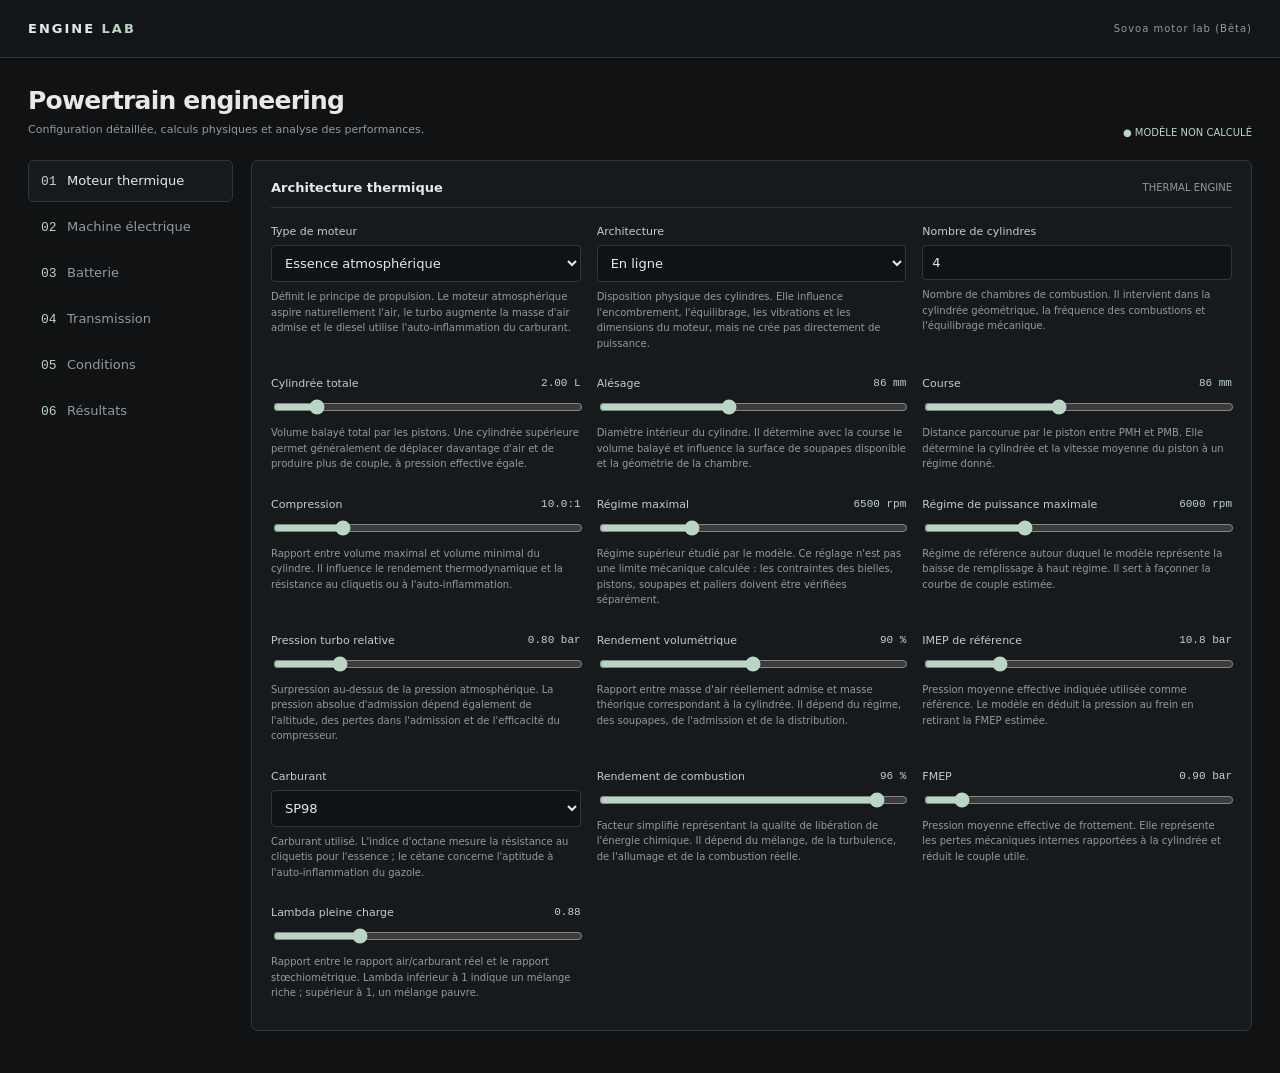
==== project/index.html @ c5b476e4 "project/index.html (13/11/26-12h27) The first beta who is good" ====
<!DOCTYPE html>
<html lang="fr">
<head>
<meta charset="UTF-8">
<meta name="viewport" content="width=device-width,initial-scale=1">
<title>Sovoa motor lab (bêta)</title>
<style>
:root{color-scheme:dark;--bg:#101214;--panel:#171a1d;--panel2:#1d2125;--line:#30363b;--text:#e7e9e7;--muted:#929a9f;--accent:#b9d5c5;--blue:#9bbbd7;--orange:#d7ad87}
*{box-sizing:border-box}
body{margin:0;background:var(--bg);color:var(--text);font:13px Inter,system-ui,Arial,sans-serif}
button,input,select{font:inherit}
header{height:58px;border-bottom:1px solid var(--line);display:flex;align-items:center;justify-content:space-between;padding:0 28px;background:#131619;position:sticky;top:0;z-index:5}
.logo{font-weight:750;letter-spacing:2px;font-size:13px}.logo span{color:var(--accent)}
header small{color:var(--muted);font-size:10px;letter-spacing:1px}
main{max-width:1500px;margin:auto;padding:28px}
.heading{display:flex;justify-content:space-between;align-items:end;margin-bottom:22px;gap:20px}
h1{font-size:25px;letter-spacing:-.8px;margin:0;font-weight:650}
h2{font-size:13px;font-weight:650;margin:0}
p{color:var(--muted);line-height:1.55}
.heading p{font-size:11px;margin:6px 0 0}
.status{color:var(--accent);font-size:10px}
.layout{display:grid;grid-template-columns:205px minmax(0,1fr);gap:18px}
nav{display:flex;flex-direction:column;gap:4px}
nav button{background:transparent;color:var(--muted);border:1px solid transparent;padding:12px;text-align:left;border-radius:5px;cursor:pointer}
nav button.active{background:var(--panel);border-color:var(--line);color:var(--text)}
nav button span{display:inline-block;width:26px;color:var(--accent);font-family:monospace}
.content{min-width:0}
.section{display:none}.section.active{display:block}
.panel{background:var(--panel);border:1px solid var(--line);padding:19px;margin-bottom:14px;border-radius:7px}
.panelhead{display:flex;justify-content:space-between;align-items:center;border-bottom:1px solid var(--line);padding-bottom:12px;margin-bottom:17px}
.panelhead small{color:var(--muted);font-size:10px}
.grid{display:grid;grid-template-columns:repeat(3,minmax(0,1fr));gap:16px}
.field{min-width:0;margin-bottom:10px}
.field label{display:flex;justify-content:space-between;gap:8px;color:#c4c9c9;font-size:11px;margin-bottom:7px}
.field output{font-family:monospace;color:var(--accent)}
.field input[type=number],.field select{width:100%;background:#101316;border:1px solid var(--line);color:var(--text);padding:9px;border-radius:4px;outline:none}
.field input[type=range]{width:100%;accent-color:var(--accent)}
.field input:focus,.field select:focus{border-color:var(--accent)}
.description{font-size:10px;line-height:1.55;color:var(--muted);margin:7px 0 0;min-height:31px}
.description b{color:#c6d5cc;font-weight:600}
.note{border-left:2px solid var(--blue);padding:9px 12px;background:#1a2025;color:var(--muted);font-size:10px;line-height:1.6;margin-top:8px}
.metrics{display:grid;grid-template-columns:repeat(3,minmax(0,1fr));gap:8px;margin-bottom:14px}
.metric{background:var(--panel);border:1px solid var(--line);padding:13px;border-radius:5px}
.metric small{display:block;color:var(--muted);font-size:9px;text-transform:uppercase;letter-spacing:.7px}
.metric strong{display:block;font:22px ui-monospace,monospace;margin:8px 0 3px}
.metric em{font-style:normal;color:var(--muted);font-size:10px}
.metric:first-child strong{color:var(--accent)}
.metric:nth-child(2) strong{color:var(--orange)}
canvas{width:100%;height:310px;display:block}
.table{width:100%;border-collapse:collapse;font-size:11px}
.table td,.table th{padding:10px 8px;border-bottom:1px solid var(--line);text-align:right}
.table td:first-child,.table th:first-child{text-align:left;color:var(--muted)}
.table th{color:var(--muted);font-weight:500}
.actions{display:flex;gap:8px;flex-wrap:wrap;margin-top:14px}
button.action{background:var(--accent);color:#111;border:0;padding:10px 15px;border-radius:4px;font-weight:650;cursor:pointer}
button.secondary{background:var(--panel2);color:var(--text);border:1px solid var(--line);padding:10px 15px;border-radius:4px;cursor:pointer}
.resultgrid{display:grid;grid-template-columns:1.5fr 1fr;gap:14px}
.smalltext{font-size:10px;color:var(--muted);line-height:1.6}
#prelog{white-space:pre-wrap;font:10px ui-monospace,monospace;color:var(--muted);background:#101316;padding:12px;max-height:170px;overflow:auto}
footer{padding:22px 0;color:var(--muted);font-size:10px;text-align:center}
@media(max-width:900px){.layout{grid-template-columns:1fr}nav{display:grid;grid-template-columns:repeat(3,1fr)}nav button{font-size:10px;padding:9px}.grid{grid-template-columns:repeat(2,minmax(0,1fr))}.metrics{grid-template-columns:repeat(3,1fr)}}
@media(max-width:560px){main{padding:15px}.grid{grid-template-columns:1fr}.metrics{grid-template-columns:repeat(2,1fr)}.resultgrid{grid-template-columns:1fr}header{padding:0 15px}.heading{align-items:start;flex-direction:column}canvas{height:260px}}
</style>
</head>
<body>
<header>
<div class="logo">ENGINE <span>LAB</span></div>
<small>Sovoa motor lab (Bêta)</small>
</header>
<main>
<div class="heading">
<div><h1>Powertrain engineering</h1><p>Configuration détaillée, calculs physiques et analyse des performances.</p></div>
<div class="status" id="status">● MODÈLE NON CALCULÉ</div>
</div>
<div class="layout">
<nav>
<button class="active" data-tab="engine"><span>01</span>Moteur thermique</button>
<button data-tab="electric"><span>02</span>Machine électrique</button>
<button data-tab="battery"><span>03</span>Batterie</button>
<button data-tab="transmission"><span>04</span>Transmission</button>
<button data-tab="environment"><span>05</span>Conditions</button>
<button data-tab="results"><span>06</span>Résultats</button>
</nav>
<div class="content">
<section class="section active" id="engine">
<div class="panel">
<div class="panelhead"><h2>Architecture thermique</h2><small>THERMAL ENGINE</small></div>
<div class="grid">
<div class="field"><label>Type de moteur</label><select id="engineType"><option value="na">Essence atmosphérique</option><option value="turbo">Essence turbocompressé</option><option value="diesel">Diesel turbocompressé</option><option value="electric">100 % électrique</option></select><p class="description">Définit le principe de propulsion. Le moteur atmosphérique aspire naturellement l'air, le turbo augmente la masse d'air admise et le diesel utilise l'auto-inflammation du carburant.</p></div>
<div class="field"><label>Architecture</label><select id="layout"><option>En ligne</option><option>V</option><option>Flat / Boxer</option><option>W</option><option>Radial</option></select><p class="description">Disposition physique des cylindres. Elle influence l'encombrement, l'équilibrage, les vibrations et les dimensions du moteur, mais ne crée pas directement de puissance.</p></div>
<div class="field"><label>Nombre de cylindres</label><input id="cyl" type="number" min="1" max="32" value="4"><p class="description">Nombre de chambres de combustion. Il intervient dans la cylindrée géométrique, la fréquence des combustions et l'équilibrage mécanique.</p></div>
<div class="field"><label>Cylindrée totale <output id="dispOut">2.00 L</output></label><input id="disp" type="range" min=".2" max="15" step=".05" value="2"><p class="description">Volume balayé total par les pistons. Une cylindrée supérieure permet généralement de déplacer davantage d'air et de produire plus de couple, à pression effective égale.</p></div>
<div class="field"><label>Alésage <output id="boreOut">86 mm</output></label><input id="bore" type="range" min="40" max="150" value="86"><p class="description">Diamètre intérieur du cylindre. Il détermine avec la course le volume balayé et influence la surface de soupapes disponible et la géométrie de la chambre.</p></div>
<div class="field"><label>Course <output id="strokeOut">86 mm</output></label><input id="stroke" type="range" min="30" max="160" value="86"><p class="description">Distance parcourue par le piston entre PMH et PMB. Elle détermine la cylindrée et la vitesse moyenne du piston à un régime donné.</p></div>
<div class="field"><label>Compression <output id="compOut">10.0:1</output></label><input id="comp" type="range" min="6" max="25" step=".1" value="10"><p class="description">Rapport entre volume maximal et volume minimal du cylindre. Il influence le rendement thermodynamique et la résistance au cliquetis ou à l'auto-inflammation.</p></div>
<div class="field"><label>Régime maximal <output id="maxRpmOut">6500 rpm</output></label><input id="maxRpm" type="range" min="1000" max="20000" step="100" value="6500"><p class="description">Régime supérieur étudié par le modèle. Ce réglage n'est pas une limite mécanique calculée : les contraintes des bielles, pistons, soupapes et paliers doivent être vérifiées séparément.</p></div>
<div class="field"><label>Régime de puissance maximale <output id="powerRpmOut">6000 rpm</output></label><input id="powerRpm" type="range" min="500" max="18000" step="100" value="6000"><p class="description">Régime de référence autour duquel le modèle représente la baisse de remplissage à haut régime. Il sert à façonner la courbe de couple estimée.</p></div>
<div class="field"><label>Pression turbo relative <output id="boostOut">0.80 bar</output></label><input id="boost" type="range" min="0" max="4" step=".05" value=".8"><p class="description">Surpression au-dessus de la pression atmosphérique. La pression absolue d'admission dépend également de l'altitude, des pertes dans l'admission et de l'efficacité du compresseur.</p></div>
<div class="field"><label>Rendement volumétrique <output id="veOut">90 %</output></label><input id="ve" type="range" min="30" max="150" value="90"><p class="description">Rapport entre masse d'air réellement admise et masse théorique correspondant à la cylindrée. Il dépend du régime, des soupapes, de l'admission et de la distribution.</p></div>
<div class="field"><label>IMEP de référence <output id="bmepOut">10.8 bar</output></label><input id="bmep" type="range" min="2" max="40" step=".1" value="10.8"><p class="description">Pression moyenne effective indiquée utilisée comme référence. Le modèle en déduit la pression au frein en retirant la FMEP estimée.</p></div>
<div class="field"><label>Carburant</label><select id="fuel"><option value="sp98">SP98</option><option value="sp95">SP95</option><option value="e10">SP95-E10</option><option value="diesel">Diesel B7</option></select><p class="description">Carburant utilisé. L'indice d'octane mesure la résistance au cliquetis pour l'essence ; le cétane concerne l'aptitude à l'auto-inflammation du gazole.</p></div>
<div class="field"><label>Rendement de combustion <output id="combOut">96 %</output></label><input id="comb" type="range" min="50" max="100" value="96"><p class="description">Facteur simplifié représentant la qualité de libération de l'énergie chimique. Il dépend du mélange, de la turbulence, de l'allumage et de la combustion réelle.</p></div>
<div class="field"><label>FMEP <output id="fmepOut">0.90 bar</output></label><input id="fmep" type="range" min=".1" max="8" step=".05" value=".9"><p class="description">Pression moyenne effective de frottement. Elle représente les pertes mécaniques internes rapportées à la cylindrée et réduit le couple utile.</p></div>
<div class="field"><label>Lambda pleine charge <output id="lambdaOut">0.88</output></label><input id="lambda" type="range" min=".65" max="1.5" step=".01" value=".88"><p class="description">Rapport entre le rapport air/carburant réel et le rapport stœchiométrique. Lambda inférieur à 1 indique un mélange riche ; supérieur à 1, un mélange pauvre.</p></div>
</div>
</div>
</section>
<section class="section" id="electric">
<div class="panel">
<div class="panelhead"><h2>Machine électrique</h2><small>ELECTRIC MACHINE</small></div>
<div class="grid">
<div class="field"><label>Architecture hybride</label><select id="hybrid"><option value="none">Thermique seul</option><option value="p0">P0 — alterno-démarreur</option><option value="p1">P1 — vilebrequin</option><option value="p2">P2 — entre moteur et boîte</option><option value="p3">P3 — sortie de boîte</option><option value="p4">P4 — essieu indépendant</option><option value="series">Hybride série</option><option value="plugin">Hybride rechargeable</option><option value="bev">Électrique pur</option></select><p class="description">Définit la position et le rôle de la machine électrique. P0 à P4 décrivent son emplacement ; série signifie que le moteur thermique entraîne un générateur plutôt que directement les roues.</p></div>
<div class="field"><label>Type de machine</label><select id="motorType"><option value="ipm">Synchrone aimants permanents intérieurs</option><option value="spm">Synchrone aimants en surface</option><option value="induction">Asynchrone</option><option value="srm">Reluctance commutée</option></select><p class="description">Technologie électromagnétique. Elle détermine les caractéristiques de couple, de rendement, de refroidissement et de contrôle de la machine.</p></div>
<div class="field"><label>Nombre de machines</label><input id="motorCount" type="number" min="1" max="8" value="1"><p class="description">Nombre de moteurs électriques. Le modèle suppose des machines identiques partageant la charge ; leur emplacement peut modifier les limites de transmission.</p></div>
<div class="field"><label>Puissance maximale <output id="motorPowerOut">80 kW</output></label><input id="motorPower" type="range" min="1" max="1000" value="80"><p class="description">Puissance mécanique maximale nominale des machines. Elle est distincte de la puissance électrique absorbée à la batterie, qui inclut les pertes.</p></div>
<div class="field"><label>Couple maximal <output id="motorTorqueOut">250 Nm</output></label><input id="motorTorque" type="range" min="5" max="3000" step="5" value="250"><p class="description">Couple maximal à bas régime. Il est limité par le courant, la saturation magnétique, la température et les capacités de l'onduleur.</p></div>
<div class="field"><label>Régime maximal <output id="motorMaxOut">16000 rpm</output></label><input id="motorMax" type="range" min="500" max="40000" step="500" value="16000"><p class="description">Vitesse de rotation maximale de la machine. Au-delà, les contraintes mécaniques du rotor et les limites de commande peuvent devenir critiques.</p></div>
<div class="field"><label>Régime de base <output id="motorBaseOut">5000 rpm</output></label><input id="motorBase" type="range" min="100" max="30000" step="100" value="5000"><p class="description">Régime auquel la machine passe approximativement de la zone à couple constant à la zone à puissance constante, sous réserve de ses limites électriques.</p></div>
<div class="field"><label>Rendement maximal <output id="motorEffOut">94 %</output></label><input id="motorEff" type="range" min="50" max="99" value="94"><p class="description">Part de la puissance électrique convertie en puissance mécanique au meilleur point de fonctionnement. Le rendement réel varie avec le couple et le régime.</p></div>
<div class="field"><label>Disponibilité de puissance <output id="motorDerateOut">100 %</output></label><input id="motorDerate" type="range" min="10" max="100" value="100"><p class="description">Facteur de déclassement appliqué à la machine. Il représente une réduction due à la température, à la tension ou à une stratégie de protection.</p></div>
<div class="field"><label>Puissance de récupération <output id="regenOut">35 kW</output></label><input id="regen" type="range" min="0" max="500" value="35"><p class="description">Puissance mécanique maximale pouvant être convertie en électricité au freinage. La récupération dépend aussi de l'adhérence, du SOC et de la capacité de charge de la batterie.</p></div>
<div class="field"><label>Température machine <output id="motorTempOut">100 °C</output></label><input id="motorTemp" type="range" min="20" max="220" value="100"><p class="description">Température estimée de la machine. Une température excessive réduit la puissance disponible et peut endommager les isolants ou les aimants.</p></div>
</div>
</div>
<div class="panel">
<div class="panelhead"><h2>Électronique de puissance</h2><small>INVERTER</small></div>
<div class="grid">
<div class="field"><label>Puissance maximale <output id="invPowerOut">100 kW</output></label><input id="invPower" type="range" min="1" max="1000" value="100"><p class="description">Puissance électrique maximale que l'onduleur peut traiter. Elle limite la puissance de la machine même si celle-ci est capable d'en fournir davantage.</p></div>
<div class="field"><label>Rendement onduleur <output id="invEffOut">97 %</output></label><input id="invEff" type="range" min="50" max="99.9" step=".1" value="97"><p class="description">Part de l'énergie électrique conservée lors de la conversion entre courant continu batterie et courant alternatif machine.</p></div>
<div class="field"><label>Courant maximal DC <output id="invCurrentOut">400 A</output></label><input id="invCurrent" type="range" min="10" max="3000" step="10" value="400"><p class="description">Courant continu maximal accepté par l'onduleur. Il limite la puissance électrique disponible selon la tension du bus DC.</p></div>
</div>
</div>
</section>
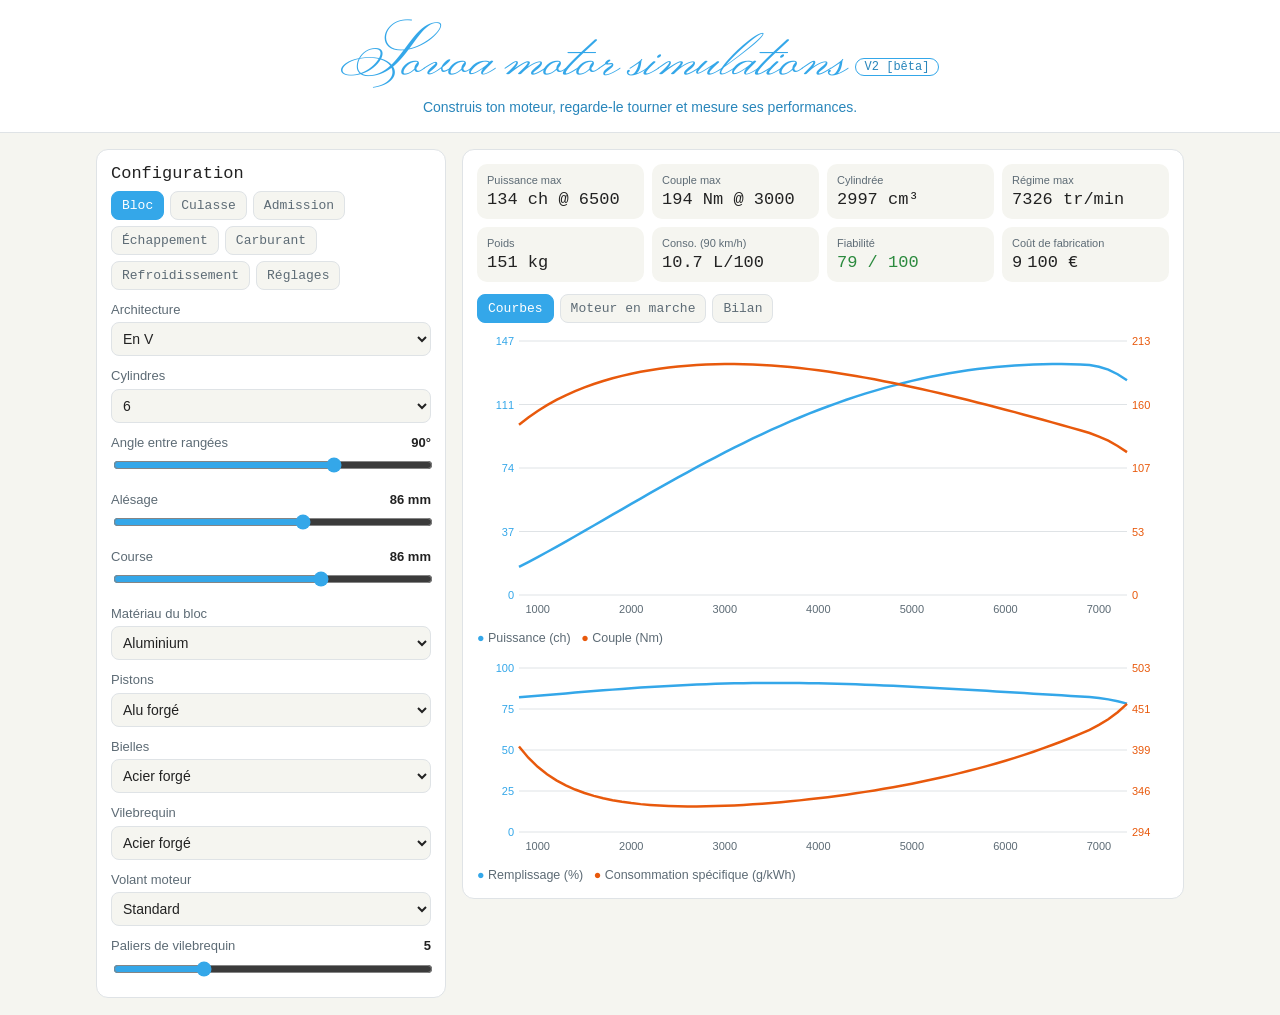
==== commit 920fc3e8: "project/index.html 13/11/2026 18-50 [sovoa.motor.V2} On a mis a jour l'outil sovoa pour simuler des " ====
--- a/project/index.html
+++ b/project/index.html
@@ -1,133 +1,253 @@
 <!DOCTYPE html>
-<html lang="fr">
-<head>
-<meta charset="UTF-8">
-<meta name="viewport" content="width=device-width,initial-scale=1">
-<title>Sovoa motor lab (bêta)</title>
+<html lang="fr"><head><meta charset="utf-8">
+<meta name="viewport" content="width=device-width, initial-scale=1, viewport-fit=cover">
+<title>Sovoa motor simulations V2 [bêta]</title>
+<link rel="preconnect" href="https://fonts.googleapis.com"><link rel="preconnect" href="https://fonts.gstatic.com" crossorigin>
+<link href="https://fonts.googleapis.com/css2?family=Monsieur+La+Doulaise&family=PT+Mono&display=swap" rel="stylesheet">
 <style>
-:root{color-scheme:dark;--bg:#101214;--panel:#171a1d;--panel2:#1d2125;--line:#30363b;--text:#e7e9e7;--muted:#929a9f;--accent:#b9d5c5;--blue:#9bbbd7;--orange:#d7ad87}
-*{box-sizing:border-box}
-body{margin:0;background:var(--bg);color:var(--text);font:13px Inter,system-ui,Arial,sans-serif}
-button,input,select{font:inherit}
-header{height:58px;border-bottom:1px solid var(--line);display:flex;align-items:center;justify-content:space-between;padding:0 28px;background:#131619;position:sticky;top:0;z-index:5}
-.logo{font-weight:750;letter-spacing:2px;font-size:13px}.logo span{color:var(--accent)}
-header small{color:var(--muted);font-size:10px;letter-spacing:1px}
-main{max-width:1500px;margin:auto;padding:28px}
-.heading{display:flex;justify-content:space-between;align-items:end;margin-bottom:22px;gap:20px}
-h1{font-size:25px;letter-spacing:-.8px;margin:0;font-weight:650}
-h2{font-size:13px;font-weight:650;margin:0}
-p{color:var(--muted);line-height:1.55}
-.heading p{font-size:11px;margin:6px 0 0}
-.status{color:var(--accent);font-size:10px}
-.layout{display:grid;grid-template-columns:205px minmax(0,1fr);gap:18px}
-nav{display:flex;flex-direction:column;gap:4px}
-nav button{background:transparent;color:var(--muted);border:1px solid transparent;padding:12px;text-align:left;border-radius:5px;cursor:pointer}
-nav button.active{background:var(--panel);border-color:var(--line);color:var(--text)}
-nav button span{display:inline-block;width:26px;color:var(--accent);font-family:monospace}
-.content{min-width:0}
-.section{display:none}.section.active{display:block}
-.panel{background:var(--panel);border:1px solid var(--line);padding:19px;margin-bottom:14px;border-radius:7px}
-.panelhead{display:flex;justify-content:space-between;align-items:center;border-bottom:1px solid var(--line);padding-bottom:12px;margin-bottom:17px}
-.panelhead small{color:var(--muted);font-size:10px}
-.grid{display:grid;grid-template-columns:repeat(3,minmax(0,1fr));gap:16px}
-.field{min-width:0;margin-bottom:10px}
-.field label{display:flex;justify-content:space-between;gap:8px;color:#c4c9c9;font-size:11px;margin-bottom:7px}
-.field output{font-family:monospace;color:var(--accent)}
-.field input[type=number],.field select{width:100%;background:#101316;border:1px solid var(--line);color:var(--text);padding:9px;border-radius:4px;outline:none}
-.field input[type=range]{width:100%;accent-color:var(--accent)}
-.field input:focus,.field select:focus{border-color:var(--accent)}
-.description{font-size:10px;line-height:1.55;color:var(--muted);margin:7px 0 0;min-height:31px}
-.description b{color:#c6d5cc;font-weight:600}
-.note{border-left:2px solid var(--blue);padding:9px 12px;background:#1a2025;color:var(--muted);font-size:10px;line-height:1.6;margin-top:8px}
-.metrics{display:grid;grid-template-columns:repeat(3,minmax(0,1fr));gap:8px;margin-bottom:14px}
-.metric{background:var(--panel);border:1px solid var(--line);padding:13px;border-radius:5px}
-.metric small{display:block;color:var(--muted);font-size:9px;text-transform:uppercase;letter-spacing:.7px}
-.metric strong{display:block;font:22px ui-monospace,monospace;margin:8px 0 3px}
-.metric em{font-style:normal;color:var(--muted);font-size:10px}
-.metric:first-child strong{color:var(--accent)}
-.metric:nth-child(2) strong{color:var(--orange)}
-canvas{width:100%;height:310px;display:block}
-.table{width:100%;border-collapse:collapse;font-size:11px}
-.table td,.table th{padding:10px 8px;border-bottom:1px solid var(--line);text-align:right}
-.table td:first-child,.table th:first-child{text-align:left;color:var(--muted)}
-.table th{color:var(--muted);font-weight:500}
-.actions{display:flex;gap:8px;flex-wrap:wrap;margin-top:14px}
-button.action{background:var(--accent);color:#111;border:0;padding:10px 15px;border-radius:4px;font-weight:650;cursor:pointer}
-button.secondary{background:var(--panel2);color:var(--text);border:1px solid var(--line);padding:10px 15px;border-radius:4px;cursor:pointer}
-.resultgrid{display:grid;grid-template-columns:1.5fr 1fr;gap:14px}
-.smalltext{font-size:10px;color:var(--muted);line-height:1.6}
-#prelog{white-space:pre-wrap;font:10px ui-monospace,monospace;color:var(--muted);background:#101316;padding:12px;max-height:170px;overflow:auto}
-footer{padding:22px 0;color:var(--muted);font-size:10px;text-align:center}
-@media(max-width:900px){.layout{grid-template-columns:1fr}nav{display:grid;grid-template-columns:repeat(3,1fr)}nav button{font-size:10px;padding:9px}.grid{grid-template-columns:repeat(2,minmax(0,1fr))}.metrics{grid-template-columns:repeat(3,1fr)}}
-@media(max-width:560px){main{padding:15px}.grid{grid-template-columns:1fr}.metrics{grid-template-columns:repeat(2,1fr)}.resultgrid{grid-template-columns:1fr}header{padding:0 15px}.heading{align-items:start;flex-direction:column}canvas{height:260px}}
-</style>
-</head>
-<body>
-<header>
-<div class="logo">ENGINE <span>LAB</span></div>
-<small>Sovoa motor lab (Bêta)</small>
-</header>
-<main>
-<div class="heading">
-<div><h1>Powertrain engineering</h1><p>Configuration détaillée, calculs physiques et analyse des performances.</p></div>
-<div class="status" id="status">● MODÈLE NON CALCULÉ</div>
-</div>
-<div class="layout">
-<nav>
-<button class="active" data-tab="engine"><span>01</span>Moteur thermique</button>
-<button data-tab="electric"><span>02</span>Machine électrique</button>
-<button data-tab="battery"><span>03</span>Batterie</button>
-<button data-tab="transmission"><span>04</span>Transmission</button>
-<button data-tab="environment"><span>05</span>Conditions</button>
-<button data-tab="results"><span>06</span>Résultats</button>
-</nav>
-<div class="content">
-<section class="section active" id="engine">
-<div class="panel">
-<div class="panelhead"><h2>Architecture thermique</h2><small>THERMAL ENGINE</small></div>
-<div class="grid">
-<div class="field"><label>Type de moteur</label><select id="engineType"><option value="na">Essence atmosphérique</option><option value="turbo">Essence turbocompressé</option><option value="diesel">Diesel turbocompressé</option><option value="electric">100 % électrique</option></select><p class="description">Définit le principe de propulsion. Le moteur atmosphérique aspire naturellement l'air, le turbo augmente la masse d'air admise et le diesel utilise l'auto-inflammation du carburant.</p></div>
-<div class="field"><label>Architecture</label><select id="layout"><option>En ligne</option><option>V</option><option>Flat / Boxer</option><option>W</option><option>Radial</option></select><p class="description">Disposition physique des cylindres. Elle influence l'encombrement, l'équilibrage, les vibrations et les dimensions du moteur, mais ne crée pas directement de puissance.</p></div>
-<div class="field"><label>Nombre de cylindres</label><input id="cyl" type="number" min="1" max="32" value="4"><p class="description">Nombre de chambres de combustion. Il intervient dans la cylindrée géométrique, la fréquence des combustions et l'équilibrage mécanique.</p></div>
-<div class="field"><label>Cylindrée totale <output id="dispOut">2.00 L</output></label><input id="disp" type="range" min=".2" max="15" step=".05" value="2"><p class="description">Volume balayé total par les pistons. Une cylindrée supérieure permet généralement de déplacer davantage d'air et de produire plus de couple, à pression effective égale.</p></div>
-<div class="field"><label>Alésage <output id="boreOut">86 mm</output></label><input id="bore" type="range" min="40" max="150" value="86"><p class="description">Diamètre intérieur du cylindre. Il détermine avec la course le volume balayé et influence la surface de soupapes disponible et la géométrie de la chambre.</p></div>
-<div class="field"><label>Course <output id="strokeOut">86 mm</output></label><input id="stroke" type="range" min="30" max="160" value="86"><p class="description">Distance parcourue par le piston entre PMH et PMB. Elle détermine la cylindrée et la vitesse moyenne du piston à un régime donné.</p></div>
-<div class="field"><label>Compression <output id="compOut">10.0:1</output></label><input id="comp" type="range" min="6" max="25" step=".1" value="10"><p class="description">Rapport entre volume maximal et volume minimal du cylindre. Il influence le rendement thermodynamique et la résistance au cliquetis ou à l'auto-inflammation.</p></div>
-<div class="field"><label>Régime maximal <output id="maxRpmOut">6500 rpm</output></label><input id="maxRpm" type="range" min="1000" max="20000" step="100" value="6500"><p class="description">Régime supérieur étudié par le modèle. Ce réglage n'est pas une limite mécanique calculée : les contraintes des bielles, pistons, soupapes et paliers doivent être vérifiées séparément.</p></div>
-<div class="field"><label>Régime de puissance maximale <output id="powerRpmOut">6000 rpm</output></label><input id="powerRpm" type="range" min="500" max="18000" step="100" value="6000"><p class="description">Régime de référence autour duquel le modèle représente la baisse de remplissage à haut régime. Il sert à façonner la courbe de couple estimée.</p></div>
-<div class="field"><label>Pression turbo relative <output id="boostOut">0.80 bar</output></label><input id="boost" type="range" min="0" max="4" step=".05" value=".8"><p class="description">Surpression au-dessus de la pression atmosphérique. La pression absolue d'admission dépend également de l'altitude, des pertes dans l'admission et de l'efficacité du compresseur.</p></div>
-<div class="field"><label>Rendement volumétrique <output id="veOut">90 %</output></label><input id="ve" type="range" min="30" max="150" value="90"><p class="description">Rapport entre masse d'air réellement admise et masse théorique correspondant à la cylindrée. Il dépend du régime, des soupapes, de l'admission et de la distribution.</p></div>
-<div class="field"><label>IMEP de référence <output id="bmepOut">10.8 bar</output></label><input id="bmep" type="range" min="2" max="40" step=".1" value="10.8"><p class="description">Pression moyenne effective indiquée utilisée comme référence. Le modèle en déduit la pression au frein en retirant la FMEP estimée.</p></div>
-<div class="field"><label>Carburant</label><select id="fuel"><option value="sp98">SP98</option><option value="sp95">SP95</option><option value="e10">SP95-E10</option><option value="diesel">Diesel B7</option></select><p class="description">Carburant utilisé. L'indice d'octane mesure la résistance au cliquetis pour l'essence ; le cétane concerne l'aptitude à l'auto-inflammation du gazole.</p></div>
-<div class="field"><label>Rendement de combustion <output id="combOut">96 %</output></label><input id="comb" type="range" min="50" max="100" value="96"><p class="description">Facteur simplifié représentant la qualité de libération de l'énergie chimique. Il dépend du mélange, de la turbulence, de l'allumage et de la combustion réelle.</p></div>
-<div class="field"><label>FMEP <output id="fmepOut">0.90 bar</output></label><input id="fmep" type="range" min=".1" max="8" step=".05" value=".9"><p class="description">Pression moyenne effective de frottement. Elle représente les pertes mécaniques internes rapportées à la cylindrée et réduit le couple utile.</p></div>
-<div class="field"><label>Lambda pleine charge <output id="lambdaOut">0.88</output></label><input id="lambda" type="range" min=".65" max="1.5" step=".01" value=".88"><p class="description">Rapport entre le rapport air/carburant réel et le rapport stœchiométrique. Lambda inférieur à 1 indique un mélange riche ; supérieur à 1, un mélange pauvre.</p></div>
-</div>
-</div>
-</section>
-<section class="section" id="electric">
-<div class="panel">
-<div class="panelhead"><h2>Machine électrique</h2><small>ELECTRIC MACHINE</small></div>
-<div class="grid">
-<div class="field"><label>Architecture hybride</label><select id="hybrid"><option value="none">Thermique seul</option><option value="p0">P0 — alterno-démarreur</option><option value="p1">P1 — vilebrequin</option><option value="p2">P2 — entre moteur et boîte</option><option value="p3">P3 — sortie de boîte</option><option value="p4">P4 — essieu indépendant</option><option value="series">Hybride série</option><option value="plugin">Hybride rechargeable</option><option value="bev">Électrique pur</option></select><p class="description">Définit la position et le rôle de la machine électrique. P0 à P4 décrivent son emplacement ; série signifie que le moteur thermique entraîne un générateur plutôt que directement les roues.</p></div>
-<div class="field"><label>Type de machine</label><select id="motorType"><option value="ipm">Synchrone aimants permanents intérieurs</option><option value="spm">Synchrone aimants en surface</option><option value="induction">Asynchrone</option><option value="srm">Reluctance commutée</option></select><p class="description">Technologie électromagnétique. Elle détermine les caractéristiques de couple, de rendement, de refroidissement et de contrôle de la machine.</p></div>
-<div class="field"><label>Nombre de machines</label><input id="motorCount" type="number" min="1" max="8" value="1"><p class="description">Nombre de moteurs électriques. Le modèle suppose des machines identiques partageant la charge ; leur emplacement peut modifier les limites de transmission.</p></div>
-<div class="field"><label>Puissance maximale <output id="motorPowerOut">80 kW</output></label><input id="motorPower" type="range" min="1" max="1000" value="80"><p class="description">Puissance mécanique maximale nominale des machines. Elle est distincte de la puissance électrique absorbée à la batterie, qui inclut les pertes.</p></div>
-<div class="field"><label>Couple maximal <output id="motorTorqueOut">250 Nm</output></label><input id="motorTorque" type="range" min="5" max="3000" step="5" value="250"><p class="description">Couple maximal à bas régime. Il est limité par le courant, la saturation magnétique, la température et les capacités de l'onduleur.</p></div>
-<div class="field"><label>Régime maximal <output id="motorMaxOut">16000 rpm</output></label><input id="motorMax" type="range" min="500" max="40000" step="500" value="16000"><p class="description">Vitesse de rotation maximale de la machine. Au-delà, les contraintes mécaniques du rotor et les limites de commande peuvent devenir critiques.</p></div>
-<div class="field"><label>Régime de base <output id="motorBaseOut">5000 rpm</output></label><input id="motorBase" type="range" min="100" max="30000" step="100" value="5000"><p class="description">Régime auquel la machine passe approximativement de la zone à couple constant à la zone à puissance constante, sous réserve de ses limites électriques.</p></div>
-<div class="field"><label>Rendement maximal <output id="motorEffOut">94 %</output></label><input id="motorEff" type="range" min="50" max="99" value="94"><p class="description">Part de la puissance électrique convertie en puissance mécanique au meilleur point de fonctionnement. Le rendement réel varie avec le couple et le régime.</p></div>
-<div class="field"><label>Disponibilité de puissance <output id="motorDerateOut">100 %</output></label><input id="motorDerate" type="range" min="10" max="100" value="100"><p class="description">Facteur de déclassement appliqué à la machine. Il représente une réduction due à la température, à la tension ou à une stratégie de protection.</p></div>
-<div class="field"><label>Puissance de récupération <output id="regenOut">35 kW</output></label><input id="regen" type="range" min="0" max="500" value="35"><p class="description">Puissance mécanique maximale pouvant être convertie en électricité au freinage. La récupération dépend aussi de l'adhérence, du SOC et de la capacité de charge de la batterie.</p></div>
-<div class="field"><label>Température machine <output id="motorTempOut">100 °C</output></label><input id="motorTemp" type="range" min="20" max="220" value="100"><p class="description">Température estimée de la machine. Une température excessive réduit la puissance disponible et peut endommager les isolants ou les aimants.</p></div>
-</div>
-</div>
-<div class="panel">
-<div class="panelhead"><h2>Électronique de puissance</h2><small>INVERTER</small></div>
-<div class="grid">
-<div class="field"><label>Puissance maximale <output id="invPowerOut">100 kW</output></label><input id="invPower" type="range" min="1" max="1000" value="100"><p class="description">Puissance électrique maximale que l'onduleur peut traiter. Elle limite la puissance de la machine même si celle-ci est capable d'en fournir davantage.</p></div>
-<div class="field"><label>Rendement onduleur <output id="invEffOut">97 %</output></label><input id="invEff" type="range" min="50" max="99.9" step=".1" value="97"><p class="description">Part de l'énergie électrique conservée lors de la conversion entre courant continu batterie et courant alternatif machine.</p></div>
-<div class="field"><label>Courant maximal DC <output id="invCurrentOut">400 A</output></label><input id="invCurrent" type="range" min="10" max="3000" step="10" value="400"><p class="description">Courant continu maximal accepté par l'onduleur. Il limite la puissance électrique disponible selon la tension du bus DC.</p></div>
-</div>
-</div>
-</section>
+:root{--bg:#F5F5F0;--card:#fff;--tx:#222;--mu:#5d6b75;--bd:#dfe3e6;--ac:#34A7E9;--ac2:#e8590c;--dk:#2986bb;--ok:#2b8a3e;--wa:#e8590c;--ko:#c92a2a;box-sizing:border-box;padding-top:env(safe-area-inset-top,0px);padding-bottom:env(safe-area-inset-bottom,0px)}
+@media(prefers-color-scheme:dark){:root:not([data-theme="light"]){--bg:#10161c;--card:#19212a;--tx:#e8edf2;--mu:#8fa0b0;--bd:#2b3744;--ac:#4db8ff;--ac2:#ff9248;--dk:#6cc3ff;--ok:#69db7c;--wa:#ffa94d;--ko:#ff8787;color-scheme:dark}}
+:root[data-theme="dark"]{--bg:#10161c;--card:#19212a;--tx:#e8edf2;--mu:#8fa0b0;--bd:#2b3744;--ac:#4db8ff;--ac2:#ff9248;--dk:#6cc3ff;--ok:#69db7c;--wa:#ffa94d;--ko:#ff8787;color-scheme:dark}
+*{box-sizing:border-box}html{scroll-padding-top:env(safe-area-inset-top,0px)}
+body{margin:0;background:var(--bg);color:var(--tx);font:15px/1.5 Arial,Helvetica,sans-serif}
+header{background:var(--card);border-bottom:1px solid var(--bd);padding:18px 16px 14px;text-align:center}
+h1{margin:0;font:400 clamp(40px,8vw,68px)/1.1 'Monsieur La Doulaise',cursive,serif;color:var(--ac)}
+.bt{display:inline-block;font:12px 'PT Mono',monospace;border:1px solid var(--ac);color:var(--dk);border-radius:20px;padding:1px 9px;vertical-align:middle;margin-left:6px}
+header p{margin:4px 0 0;color:var(--dk);font-size:14px}
+main{max-width:1120px;margin:0 auto;padding:16px}
+.g{display:grid;grid-template-columns:350px 1fr;gap:16px}@media(max-width:800px){.g{grid-template-columns:1fr}}
+.c{background:var(--card);border:1px solid var(--bd);border-radius:12px;padding:14px}
+h3{font:400 17px 'PT Mono',monospace;margin:0 0 8px}
+.tabs{display:flex;flex-wrap:wrap;gap:6px;margin-bottom:8px}
+.tabs button,.bn{border:1px solid var(--bd);background:var(--bg);color:var(--mu);border-radius:8px;padding:6px 10px;font:13px 'PT Mono',monospace;cursor:pointer}
+.tabs button.on{background:var(--ac);border-color:var(--ac);color:#fff}
+.p,.rp{display:none}.p.on,.rp.on{display:block}
+label{display:flex;justify-content:space-between;font-size:13px;color:var(--mu);margin:10px 0 3px}label b{color:var(--tx);font-weight:600}
+select,input[type=range]{width:100%}select{padding:7px;border-radius:8px;border:1px solid var(--bd);background:var(--bg);color:var(--tx);font-size:14px}
+input[type=range]{accent-color:var(--ac)}
+.k{display:grid;grid-template-columns:repeat(4,1fr);gap:8px;margin-bottom:12px}@media(max-width:600px){.k{grid-template-columns:repeat(2,1fr)}}
+.k div{background:var(--bg);border-radius:10px;padding:8px 10px}.k small{color:var(--mu);font-size:11px;display:block}.k strong{font:17px 'PT Mono',monospace}
+canvas{width:100%;display:block}#cv{height:290px}#cv2{height:200px;margin-top:10px}#ea{height:380px;background:var(--bg);border-radius:10px}
+svg{width:100%;height:150px;display:block}
+.n{font-size:12.5px;color:var(--mu);margin-top:8px}#wr{color:var(--wa);font-size:13px;margin:0 0 8px}
+table{width:100%;border-collapse:collapse;font-size:14px}td{padding:5px 4px;border-bottom:1px solid var(--bd)}td+td{text-align:right;font-family:'PT Mono',monospace}
+.bar{display:flex;height:22px;border-radius:6px;overflow:hidden;margin:8px 0}.bar i{display:block;height:100%}
+.lg{display:flex;flex-wrap:wrap;gap:10px;font-size:12px;color:var(--mu)}
+</style></head><body>
+<header><h1>Sovoa motor simulations<span class="bt">V2 [bêta]</span></h1><p>Construis ton moteur, regarde-le tourner et mesure ses performances.</p></header>
+<main><div class="g">
+<div class="c"><h3>Configuration</h3><div class="tabs" id="tb"></div><div id="pn"></div></div>
+<div>
+<div class="c" style="margin-bottom:16px"><div class="k">
+<div><small>Puissance max</small><strong id="k1"></strong></div><div><small>Couple max</small><strong id="k2"></strong></div>
+<div><small>Cylindrée</small><strong id="k3"></strong></div><div><small>Régime max</small><strong id="k4"></strong></div>
+<div><small>Poids</small><strong id="k5"></strong></div><div><small>Conso. (90 km/h)</small><strong id="k6"></strong></div>
+<div><small>Fiabilité</small><strong id="k7"></strong></div><div><small>Coût de fabrication</small><strong id="k8"></strong></div></div>
+<div id="wr"></div>
+<div class="tabs" id="rtb"><button data-r="0">Courbes</button><button data-r="1">Moteur en marche</button><button data-r="2">Bilan</button></div>
+<div class="rp" id="r0"><canvas id="cv"></canvas><div class="n"><span style="color:var(--ac)">●</span> Puissance (ch) &nbsp; <span style="color:var(--ac2)">●</span> Couple (Nm)</div>
+<canvas id="cv2"></canvas><div class="n"><span style="color:var(--ac)">●</span> Remplissage (%) &nbsp; <span style="color:var(--ac2)">●</span> Consommation spécifique (g/kWh)</div></div>
+<div class="rp" id="r1"><canvas id="ea"></canvas>
+<label>Régime affiché <b id="vr"></b></label><input type="range" id="ra" min="800" max="6000" step="100" value="3000">
+<div style="display:flex;gap:8px;margin-top:8px"><button class="bn" id="bp">Pause</button><button class="bn" id="bs2">Son : off</button></div>
+<div class="n" id="rd"></div>
+<div class="lg" style="margin-top:6px"><span style="color:#ff6b3d">■ Combustion</span><span style="color:#868e96">■ Échappement</span><span style="color:#4dabf7">■ Admission</span><span style="color:#e0a800">■ Compression</span></div>
+<div class="n">Animation ralentie pour être lisible. Vue de bout : une rangée de cylindres est montrée par bras.</div></div>
+<div class="rp" id="r2"><div id="bil"></div><h3 style="margin-top:14px">Répartition de l’énergie du carburant (à la puissance max)</h3><div id="en"></div><svg id="sv" viewBox="0 0 400 150"></svg><div class="n" id="nt"></div></div>
+</div></div></div></main>
+<script>
+var $=function(i){return document.getElementById(i)},P={},lastAr='',PT=[],RT=0,RED=6000,NCYL=6,GEO={};
+var AN={th:0,t:0,rpm:3000,on:true,ctx:null};
+var CY={L:[1,2,3,4,5,6],V:[2,4,6,8,10,12],W:[8,12,16],F:[2,4,6,8]};
+var BAL={L1:20,L2:40,L3:55,L4:60,L5:75,L6:100,V2:50,V4:50,V6:80,V8:85,V10:85,V12:100,W8:70,W12:85,W16:90,F2:70,F4:85,F6:100,F8:100};
+var NA=function(P){return P.fu!='a'};
+var CF=[
+['Bloc',[
+{k:'ar',l:'Architecture',o:[['L','En ligne'],['V','En V'],['W','En W'],['F','À plat (boxer)']],d:'V'},
+{k:'nc',l:'Cylindres',o:[],d:'6'},
+{k:'an',l:'Angle entre rangées',min:20,max:120,step:5,d:90,u:'°',s:function(P){return P.ar=='V'||P.ar=='W'}},
+{k:'bo',l:'Alésage',min:50,max:110,d:86,u:' mm'},
+{k:'st',l:'Course',min:40,max:110,d:86,u:' mm'},
+{k:'bl',l:'Matériau du bloc',o:[['f','Fonte'],['a','Aluminium'],['m','Magnésium']],d:'a'},
+{k:'pi',l:'Pistons',o:[['c','Coulés'],['f','Alu forgé'],['l','Forgés allégés']],d:'f'},
+{k:'bi',l:'Bielles',o:[['c','Acier coulé'],['a','Acier forgé'],['t','Titane']],d:'a'},
+{k:'vi',l:'Vilebrequin',o:[['f','Fonte'],['a','Acier forgé'],['b','Billette']],d:'a'},
+{k:'vo',l:'Volant moteur',o:[['l','Allégé'],['s','Standard'],['h','Lourd']],d:'s'},
+{k:'pm',l:'Paliers de vilebrequin',min:2,max:13,d:5}]],
+['Culasse',[
+{k:'vl',l:'Soupapes par cylindre',min:2,max:5,d:4},
+{k:'di',l:'Distribution',o:[['o','OHV (culbuteurs)'],['s','SOHC (1 ACT)'],['d','DOHC (2 ACT)']],d:'d'},
+{k:'vv',l:'Calage variable',o:[['n','Aucun'],['a','Admission'],['d','Admission + échappement']],d:'a'},
+{k:'ca',l:'Profil des cames (doux → sport)',min:0,max:100,d:40,u:' %'},
+{k:'lv',l:'Levée de soupape',min:6,max:16,step:0.5,d:10.5,u:' mm'},
+{k:'dv',l:'Diamètre soupape adm. (% alésage)',min:35,max:50,d:42,u:' %'},
+{k:'ch',l:'Chambre de combustion',o:[['p','Pentroof'],['h','Hémisphérique'],['b','Baignoire']],d:'p'}]],
+['Admission',[
+{k:'as',l:'Aspiration',o:[['n','Atmosphérique'],['t','Turbo'],['b','Bi-turbo'],['c','Compresseur']],d:'n',s:NA},
+{k:'bs',l:'Pression de suralimentation (abs.)',min:1,max:2.5,step:0.05,d:1.5,u:' bar',s:function(P){return NA(P)&&P.as!='n'}},
+{k:'ic',l:'Intercooler',o:[['1','Oui'],['0','Non']],d:'1',s:function(P){return NA(P)&&P.as!='n'}},
+{k:'pa',l:'Pression d’air comprimé (abs.)',min:2,max:30,d:8,u:' bar',s:function(P){return P.fu=='a'}},
+{k:'ma',l:'Collecteur d’admission',o:[['l','Long (couple)'],['s','Court (régime)'],['i','Corps papillon individuels']],d:'l'},
+{k:'rl',l:'Longueur des conduits',min:80,max:450,step:10,d:250,u:' mm'},
+{k:'pd',l:'Diamètre du papillon',min:40,max:90,d:60,u:' mm'},
+{k:'fa',l:'Filtre à air',o:[['s','Série'],['p','Sport'],['o','Ouvert (cornet)']],d:'s'}]],
+['Échappement',[
+{k:'ec',l:'Collecteur',o:[['f','Fonte'],['t','Tubulaire 4-2-1'],['r','Racing équi-longueur']],d:'f'},
+{k:'ep',l:'Longueur des primaires',min:200,max:800,step:10,d:450,u:' mm'},
+{k:'dx',l:'Diamètre de la ligne',min:40,max:90,d:55,u:' mm'},
+{k:'ct',l:'Catalyseur',o:[['s','Série'],['p','Sport (métallique)'],['n','Aucun']],d:'s'},
+{k:'si',l:'Silencieux',o:[['s','Série'],['p','Sport'],['d','Ligne droite']],d:'s'}]],
+['Carburant',[
+{k:'fu',l:'Carburant / énergie',o:[['p95','Essence SP95'],['p98','Essence SP98'],['e','Éthanol E85'],['d','Diesel (gasoil)'],['a','Air comprimé']],d:'p98'},
+{k:'cr',l:'Rapport volumétrique',min:7,max:22,step:0.5,d:10.5,u:':1',s:NA},
+{k:'in',l:'Injection',o:[['c','Carburateur'],['i','Indirecte'],['d','Directe']],d:'i',s:NA}]],
+['Refroidissement',[
+{k:'rt',l:'Type de refroidissement',o:[['e','Liquide'],['a','Air'],['h','Air + huile']],d:'e'},
+{k:'tw',l:'Température de fonctionnement',min:70,max:110,d:90,u:' °C'},
+{k:'rd',l:'Taille du radiateur',min:50,max:150,d:100,u:' %',s:function(P){return P.rt!='a'}},
+{k:'ho',l:'Huile moteur',o:[['a','0W20 (fluide)'],['b','5W30'],['c','10W40'],['d','20W50 (épaisse)']],d:'b'},
+{k:'pc',l:'Lubrification',o:[['h','Carter humide'],['s','Carter sec']],d:'h'}]],
+['Réglages',[
+{k:'la',l:'Richesse λ (bas = riche)',min:0.8,max:1.2,step:0.01,d:1,s:NA},
+{k:'ad',l:'Avance à l’allumage / injection',min:0,max:25,d:12,u:'°',s:NA},
+{k:'li',l:'Limiteur de régime',min:70,max:100,d:100,u:' %'},
+{k:'id',l:'Régime de ralenti',min:600,max:1500,step:50,d:800,u:' tr/min'}]]];
+var ALL=[];CF.forEach(function(c){c[1].forEach(function(i){ALL.push(i)})});
+function build(){var t='',b='';
+ CF.forEach(function(c,i){t+='<button data-i="'+i+'">'+c[0]+'</button>';b+='<div class="p" id="p'+i+'">';
+  c[1].forEach(function(it){P[it.k]=it.d;
+   b+='<div id="w_'+it.k+'"><label>'+it.l+' <b id="v_'+it.k+'"></b></label>'+(it.o?'<select id="i_'+it.k+'">'+it.o.map(function(o){return '<option value="'+o[0]+'">'+o[1]+'</option>'}).join('')+'</select>':'<input type="range" id="i_'+it.k+'" min="'+it.min+'" max="'+it.max+'" step="'+(it.step||1)+'" value="'+it.d+'">')+'</div>'});
+  b+='</div>'});
+ $('tb').innerHTML=t;$('pn').innerHTML=b;
+ ALL.forEach(function(it){var e=$('i_'+it.k);if(it.o)e.value=it.d;e.oninput=e.onchange=function(){P[it.k]=it.o?e.value:+e.value;calc()}});
+ var bt=$('tb').children,i;for(i=0;i<bt.length;i++)bt[i].onclick=function(){tab('tb','p',+this.getAttribute('data-i'))};
+ bt=$('rtb').children;for(i=0;i<bt.length;i++)bt[i].onclick=function(){tab('rtb','r',+this.getAttribute('data-r'));RT=+this.getAttribute('data-r');drawAll()};
+ tab('tb','p',0);tab('rtb','r',0)}
+function tab(bar,pre,n){var bt=$(bar).children;for(var i=0;i<bt.length;i++){bt[i].className=i==n?'on':'';$(pre+i).className=(pre=='p'?'p':'rp')+(i==n?' on':'')}}
+function sync(){
+ if(P.ar!==lastAr){var old=$('i_nc').value,s='';CY[P.ar].forEach(function(n){s+='<option>'+n+'</option>'});$('i_nc').innerHTML=s;
+  $('i_nc').value=CY[P.ar].indexOf(+old)>=0?old:CY[P.ar][Math.min(2,CY[P.ar].length-1)];P.nc=$('i_nc').value;lastAr=P.ar}
+ ALL.forEach(function(it){if(it.s)$('w_'+it.k).style.display=it.s(P)?'':'none';$('v_'+it.k).textContent=it.o?'':P[it.k]+(it.u||'')})}
+function sm(t){t=Math.max(0,Math.min(1,t));return t*t*(3-2*t)}
+function G(r,c,w){return Math.exp(-Math.pow((r-c)/w,2))}
+function calc(){
+ sync();
+ var a=P.ar,n=+P.nc,B=P.bo/1000,S=P.st/1000,fu=P.fu,air=fu=='a',dsl=fu=='d',e85=fu=='e',as=air?'n':P.as,ic=P.ic=='1',vl=P.vl,ca=P.ca/100;
+ var M=function(k,o){return o[P[k]]||0};
+ var vd=Math.PI/4*B*B*S*n*1000;
+ var vpmax=air?12:dsl?16:21;
+ var mat=M('pi',{c:.9,f:1,l:1.08})*M('bi',{c:.95,a:1,t:1.05})*M('di',{o:.8,s:.93,d:1})*M('vi',{f:.92,a:1,b:1.05});
+ var redM=Math.min(vpmax*30/S*mat,air?5000:dsl?5400:10500),red=redM*P.li/100;
+ var rp=Math.min(.92*redM,redM*(.52+.2*ca+.02*(vl-2))*M('ma',{l:.92,s:1.05,i:1.12})*M('ec',{f:1,t:1.03,r:1.06})*Math.pow(250/P.rl,.3)*Math.pow(450/P.ep,.15));
+ var w=.5*redM*(1-.25*ca)*M('vv',{n:1,a:1.25,d:1.4});
+ var fi=Math.min(1.15,(P.dv/42)*(P.lv/10.5)*(0.6+0.1*vl));
+ var ex=M('ma',{l:0,s:.01,i:.03})+M('ec',{f:0,t:.02,r:.04})+M('ct',{s:-.025,p:-.01,n:0})+M('si',{s:-.02,p:-.01,d:0})+M('fa',{s:-.015,p:-.005,o:0});
+ var pk=(0.18+0.07*ca+ex)*fi,lo=.66+.03*(vl-2)-.1*ca+M('ma',{l:.04,s:0,i:-.02});
+ var lim=(fu=='p95'?10.5:e85?14:11.5)+(P.in=='d'?1:0)+(P.la<.95?.5:0)+M('ch',{p:0,h:.3,b:-.5})-(as!='n'?(P.bs-1)*1.5*(ic?1:1.8):0)-(P.tw-90)*.04+M('rt',{e:0,a:-.8,h:-.4});
+ var kn=dsl||air?0:Math.max(0,P.cr-lim)*.045+Math.max(0,P.ad-(14-Math.max(0,P.cr-10)*.8))*.01;
+ var ignf=dsl||air?1:Math.max(.7,1-.0015*Math.pow(P.ad-12,2));
+ var comb=dsl||air?1:1-2.2*Math.pow(P.la-.9,2);
+ var eta=(dsl?.68:.62)*(1-Math.pow(P.cr,-.3))*(1-kn)*ignf*comb*M('in',{c:.97,i:1,d:1.02})*M('ch',{p:1,h:1.01,b:.97});
+ var afr=(dsl?22:e85?9.8:14.7)*P.la,q=dsl?42.5e6:e85?29.7e6:43e6,lhv=q/1e6;
+ var lf=M('ar',{L:0,V:.02,W:.04,F:.01}),train=M('di',{o:0,s:.1,d:.2})+.03*vl+.01*P.pm;
+ var fmult=(1-.004*(P.tw-90))*M('ho',{a:.96,b:1,c:1.03,d:1.07})*(P.pc=='s'?.97:1);
+ var pts=[],T={p:0,t:0,rp:0,rt:0},pkb=0,best=null,r0=Math.max(600,P.id);
+ for(var r=r0;r<=red;r+=100){
+  var ramp=as=='t'?sm((r-2800)/900):as=='b'?sm((r-2200)/900):as=='c'?Math.min(1,Math.max(0,(r-1000)/1500)):0;
+  var bse=as=='n'?1:1+(P.bs-1)*ramp,dens=as=='n'?1:bse*(ic?.98:.91);
+  var thrF=Math.min(1,1.1*P.pd*P.pd/(vd*r*.185)),exF=Math.min(1,1.1*P.dx*P.dx/(vd*r*.16));
+  var ve=lo+pk*(G(r,rp,w)+.35*G(r,.62*rp,.6*w));
+  ve-=(as=='t'||as=='b')?.04*(bse-1)*Math.pow(r/redM,2):0;
+  ve=Math.min(1.12,ve)*Math.pow(thrF,.6)*Math.pow(exF,.4);
+  var vpm=2*S*r/60,fm=((.8+.5*Math.pow(vpm/10,2)*(1+lf)+train)*fmult)+(as=='c'?.35*(bse-1):0);
+  var lowf=1-.25*Math.exp(-(r-600)/700),etaR=eta*lowf,bi=air?0:etaR*q*1.2*ve*dens/afr/1e5;
+  var bm=air?Math.max(.4*(P.pa-1)*(.7+.3*ve)-fm*.5,0):Math.max(bi-fm,0);
+  var t=bm*1e5*(vd/1000)/(air?2*Math.PI:4*Math.PI),ch=t*2*Math.PI*r/60/1000*1.35962;
+  var bsfc=(!air&&bm>0&&bi>0)?Math.min(600,3600/(etaR*(bm/bi)*lhv)*(1+Math.max(0,1-P.la)*.8)):null;
+  pts.push([r,t,ch,ve*100,bsfc]);pkb=Math.max(pkb,bm);
+  if(t>T.t){T.t=t;T.rt=r}if(ch>T.p){T.p=ch;T.rp=r;best={bi:bi,bm:bm,fm:fm,e:etaR}}}
+ var tmin=0,tmax=0;pts.forEach(function(q){if(q[1]>=.9*T.t){if(!tmin)tmin=q[0];tmax=q[0]}});
+ var rdf=P.rt=='a'?1:P.rd/100,wt=vd*M('bl',{f:38,a:20,m:15})+25+3*n+M('di',{o:0,s:4,d:8})+M('as',{n:0,t:14,b:24,c:11})+(as!='n'&&ic?5:0)+M('ma',{l:0,s:0,i:4})+M('ec',{f:8,t:4,r:3})+M('ct',{s:5,p:3,n:0})+M('vo',{l:-3,s:0,h:4})+1.5*P.pm+(P.rt=='e'?8+12*rdf:P.rt=='a'?4:9)+(P.pc=='s'?6:0);
+ var cost=vd*400+n*250+M('bl',{f:0,a:600,m:1800})+M('pi',{c:0,f:300,l:900})+M('bi',{c:-100,a:0,t:1500})+M('vi',{f:0,a:400,b:2000})+M('vo',{l:300,s:0,h:0})+60*P.pm+M('di',{o:0,s:300,d:800})+M('vv',{n:0,a:400,d:900})+M('as',{n:0,t:1200,b:2400,c:1500})+(as!='n'&&ic?300:0)+M('ma',{l:0,s:100,i:1500})+M('ec',{f:0,t:400,r:1200})+M('ct',{s:0,p:300,n:-100})+M('si',{s:0,p:100,d:-50})+M('in',{c:-200,i:0,d:900})+vl*80*n+(P.rt=='e'?300+200*rdf:P.rt=='a'?150:600)+(P.pc=='s'?1500:0);
+ cost*=M('ar',{L:1,V:1.15,W:1.3,F:1.1});
+ var fm0=((.8+.5*Math.pow(2*S*2500/60/10,2)*(1+lf)+train)*fmult),loss=fm0*1e5*(vd/1000)/(4*Math.PI)*2*Math.PI*2500/60/1000;
+ var bsfcC=3600/(eta*lhv),cons=bsfcC*1.25*(12+loss)/(dsl?835:e85?790:745)/.9;
+ var vpr=2*S*red/60,chL=T.p/vd,hl=120*M('rt',{e:1,a:.6,h:.8})*rdf,over=Math.max(0,chL/hl-1);
+ var rel=100-Math.max(0,vpr-17)*5-Math.max(0,pkb-11)*4-(as!='n'?(P.bs-1)*10*(ic?1:1.6):0)-(dsl||air?0:Math.max(0,P.cr-12)*1.5)-ca*12-kn*250+M('bl',{f:8,a:0,m:-8})+M('pi',{c:6,f:0,l:-5})+M('bi',{c:5,a:0,t:-3})+M('vi',{f:0,a:3,b:6})+M('ho',{a:-3,b:0,c:2,d:4})+(P.pc=='s'?3:0)+Math.max(-4,Math.min(4,(P.pm-(n/2+1))*.8))+(100-P.li)*.4-over*60;
+ rel=Math.max(0,Math.min(100,rel));
+ var minId=(n<4?1100:n<6?850:700)*M('vo',{l:1.15,s:1,h:.9});
+ PT=pts;RED=red;NCYL=n;
+ GEO={a:a,n:n,B:B,S:S,an:P.an};
+ $('ra').max=Math.round(red/100)*100;if(AN.rpm>red)AN.rpm=Math.round(red/100)*100;$('ra').value=AN.rpm;
+ $('k1').textContent=Math.round(T.p)+' ch @ '+T.rp;$('k2').textContent=Math.round(T.t)+' Nm @ '+T.rt;
+ $('k3').textContent=Math.round(vd*1000)+' cm³';$('k4').textContent=Math.round(red)+' tr/min';
+ $('k5').textContent=Math.round(wt)+' kg';$('k6').textContent=air?'—':cons.toFixed(1)+' L/100';
+ $('k7').textContent=Math.round(rel)+' / 100';$('k7').style.color=rel>70?'var(--ok)':rel>40?'var(--wa)':'var(--ko)';
+ $('k8').textContent=(Math.round(cost/100)*100).toLocaleString('fr-FR')+' €';
+ var bal=BAL[a+n]||60,rows=[['PME max',pkb.toFixed(1)+' bar'],['Puissance spécifique',Math.round(T.p/vd)+' ch/L'],['Couple spécifique',Math.round(T.t/vd)+' Nm/L'],['Rapport poids/puissance',(wt/Math.max(T.p,1)).toFixed(2)+' kg/ch'],['Plage de couple ≥ 90 %',tmin+' – '+tmax+' tr/min'],['Vitesse moyenne du piston (max)',vpr.toFixed(1)+' m/s'],['Rapport course/alésage',(S/B).toFixed(2)],['Rendement thermique indiqué',air?'—':Math.round(eta*100)+' %'],['Conso. spécifique mini',air?'—':Math.round(Math.min.apply(null,pts.map(function(q){return q[4]||999})))+' g/kWh'],['Équilibrage',bal+' / 100']];
+ $('bil').innerHTML='<table>'+rows.map(function(x){return '<tr><td>'+x[0]+'</td><td>'+x[1]+'</td></tr>'}).join('')+'</table>';
+ if(best&&!air&&best.bi>0){var b=best.e*best.bm/best.bi*100,f=best.e*best.fm/best.bi*100,rest=100-best.e*100,co=rest*(.42-(P.tw-90)*.002),ea=rest-co;
+  var seg=[[b,'#34A7E9','Travail utile'],[f,'#868e96','Frottements'],[co,'#ffa94d','Refroidissement'],[ea,'#e8590c','Échappement']];
+  $('en').innerHTML='<div class="bar">'+seg.map(function(s){return '<i style="width:'+Math.max(0,s[0])+'%;background:'+s[1]+'"></i>'}).join('')+'</div><div class="lg">'+seg.map(function(s){return '<span style="color:'+s[1]+'">■ '+s[2]+' '+Math.round(Math.max(0,s[0]))+' %</span>'}).join('')+'</div>'}
+ else $('en').innerHTML='<div class="n">Non applicable pour l’air comprimé.</div>';
+ var nt={L:'En ligne : compact en largeur, simple et économique.',V:'En V : plus court qu’une ligne, bon compromis.',W:'En W : rangées en éventail, très compact en longueur mais complexe et lourd.',F:'À plat : centre de gravité très bas, mais moteur large.'};
+ $('nt').textContent=nt[a]+(air?' Air comprimé : cycle simple, sans combustion.':'');
+ var wr=[];if(kn>.01)wr.push('⚠ Cliquetis probable : baisse le rapport volumétrique, la pression ou l’avance.');
+ if(over>.05)wr.push('⚠ Surchauffe : agrandis le radiateur ou change de refroidissement.');
+ if(rel<40)wr.push('⚠ Fiabilité faible : réduis le régime, la pression ou les cames.');
+ if(P.id<minId)wr.push('⚠ Ralenti instable : monte le régime de ralenti ou alourdis le volant.');
+ $('wr').innerHTML=wr.join('<br>');
+ drawAll();layout(a,n)}
+function drawAll(){if(RT==0){draw($('cv'),PT,[{k:2,c:'--ac',z:1},{k:1,c:'--ac2',z:1}]);draw($('cv2'),PT,[{k:3,c:'--ac',z:1},{k:4,c:'--ac2'}])}}
+function draw(c,p,S){
+ if(!p.length)return;var d=window.devicePixelRatio||1,w=c.clientWidth,h=c.clientHeight;if(!w)return;c.width=w*d;c.height=h*d;
+ var x=c.getContext('2d');x.scale(d,d);var cs=getComputedStyle(document.documentElement);
+ var tx=cs.getPropertyValue('--mu'),bd=cs.getPropertyValue('--bd');
+ var L=42,R=42,T=10,Bt=26,pw=w-L-R,ph=h-T-Bt,r0=p[0][0],r1=p[p.length-1][0];if(r1<=r0)r1=r0+1;
+ var ax=S.map(function(s){var v=p.map(function(q){return q[s.k]}).filter(function(z){return z!=null&&isFinite(z)});var mx=Math.max.apply(null,v)*1.1||1,mn=s.z?0:Math.floor(Math.min.apply(null,v)*.9);return{mx:mx,mn:mn,col:cs.getPropertyValue(s.c)}});
+ x.font='11px Arial';x.lineWidth=1;
+ for(var i=0;i<=4;i++){var y=T+ph*i/4;x.strokeStyle=bd;x.beginPath();x.moveTo(L,y);x.lineTo(w-R,y);x.stroke();
+  ax.forEach(function(a,j){x.fillStyle=a.col;x.textAlign=j?'left':'right';x.fillText(Math.round(a.mn+(a.mx-a.mn)*(1-i/4)),j?w-R+5:L-5,y+4)})}
+ x.fillStyle=tx;x.textAlign='center';
+ for(var r=Math.ceil(r0/1000)*1000;r<=r1;r+=1000)x.fillText(r,L+pw*(r-r0)/(r1-r0),h-8);
+ S.forEach(function(s,j){var a=ax[j],on=false;x.strokeStyle=a.col;x.lineWidth=2.5;x.beginPath();
+  p.forEach(function(q){var v=q[s.k];if(v==null){on=false;return}var xx=L+pw*(q[0]-r0)/(r1-r0),yy=T+ph*(1-(v-a.mn)/(a.mx-a.mn));on?x.lineTo(xx,yy):x.moveTo(xx,yy);on=true});x.stroke()})}
+function layout(a,n){
+ var an=P.an,ang={L:[0],V:[-an/2,an/2],W:[-an/2,0,an/2],F:[-90,90]}[a],bk=ang.length,per=n/bk,h='',cx=200,cy=110;
+ ang.forEach(function(g){h+='<g transform="translate('+cx+','+cy+') rotate('+g+')"><rect x="-17" y="-90" width="34" height="68" rx="4" fill="var(--bd)" stroke="var(--mu)"/><rect x="-11" y="-62" width="22" height="30" rx="3" fill="var(--ac)" opacity=".8"/></g>'});
+ h+='<circle cx="'+cx+'" cy="'+cy+'" r="14" fill="var(--card)" stroke="var(--tx)" stroke-width="2"/>';
+ h+='<text x="12" y="20" fill="var(--tx)" font-size="14" font-weight="600">'+({L:'L',V:'V',W:'W',F:'Flat'}[a])+n+'</text><text x="12" y="38" fill="var(--mu)" font-size="12">'+bk+' rangée'+(bk>1?'s':'')+' · '+(per%1?per.toFixed(1):per)+' cyl. / rangée</text>';
+ $('sv').innerHTML=h}
+var COL=['#ff6b3d','#868e96','#4dabf7','#e0a800'];
+function eng(){
+ var c=$('ea'),d=window.devicePixelRatio||1,w=c.clientWidth,h=c.clientHeight;if(!w||!GEO.n)return;c.width=w*d;c.height=h*d;
+ var x=c.getContext('2d');x.scale(d,d);
+ var a=GEO.a,n=GEO.n,Rs=GEO.S*500,Lr=Rs*1.75,Bm=GEO.B*1000,an=GEO.an;
+ var ang={L:[0],V:[-an/2,an/2],W:[-an/2,0,an/2],F:[-90,90]}[a],bk=ang.length;
+ var k=Math.min(w*.46,h*.66)/(Rs+Lr+30),cx=w/2,cy=a=='F'?h/2:h*.74,bw=Math.min(Bm*k,(a=='L'?w*.3:w*.2)),ph=bw*.5;
+ var cs=getComputedStyle(document.documentElement),tx=cs.getPropertyValue('--tx'),mu=cs.getPropertyValue('--mu'),bd=cs.getPropertyValue('--bd'),ac=cs.getPropertyValue('--ac');
+ ang.forEach(function(g,b){
+  var cyc=(AN.th+b*720/bk)%720,phi=(cyc%360)*Math.PI/180,st=Math.floor(cyc/180);
+  var y=Rs*Math.cos(phi)+Math.sqrt(Lr*Lr-Rs*Rs*Math.sin(phi)*Math.sin(phi)),Yp=y*k,head=(Lr+Rs)*k+ph*.4+2;
+  x.save();x.translate(cx,cy);x.rotate(g*Math.PI/180);
+  x.strokeStyle=mu;x.lineWidth=2;x.beginPath();x.moveTo(-bw/2,-(Lr-Rs)*k+ph);x.lineTo(-bw/2,-head);x.lineTo(bw/2,-head);x.lineTo(bw/2,-(Lr-Rs)*k+ph);x.stroke();
+  x.globalAlpha=.55;x.fillStyle=COL[st];x.fillRect(-bw/2+1,-head+1,bw-2,head-Yp-ph*.4-1);x.globalAlpha=1;
+  x.strokeStyle=tx;x.lineWidth=3;x.beginPath();x.moveTo(0,-Yp);x.lineTo(Rs*k*Math.sin(phi),-Rs*k*Math.cos(phi));x.stroke();
+  x.fillStyle=bd;x.strokeStyle=mu;x.lineWidth=1.5;x.fillRect(-bw/2+1,-Yp-ph*.4,bw-2,ph);x.strokeRect(-bw/2+1,-Yp-ph*.4,bw-2,ph);
+  x.restore()});
+ x.fillStyle=ac;x.beginPath();x.arc(cx,cy,Rs*k+4,0,6.2832);x.fill();
+ x.fillStyle=tx;x.beginPath();x.arc(cx,cy,5,0,6.2832);x.fill();
+ var th=AN.th*Math.PI/180;x.strokeStyle=tx;x.lineWidth=3;x.beginPath();x.moveTo(cx,cy);x.lineTo(cx+Rs*k*Math.sin(th),cy-Rs*k*Math.cos(th));x.stroke();
+ var q=PT.reduce(function(m,p){return Math.abs(p[0]-AN.rpm)<Math.abs(m[0]-AN.rpm)?p:m},PT[0]);
+ $('rd').textContent='À '+AN.rpm+' tr/min : '+Math.round(q[2])+' ch · '+Math.round(q[1])+' Nm · remplissage '+Math.round(q[3])+' %';$('vr').textContent=AN.rpm+' tr/min';
+ if(AN.osc){AN.osc.frequency.value=Math.max(20,AN.rpm/60*n/2);AN.g.gain.value=AN.on?.05:0}}
+function loop(ts){requestAnimationFrame(loop);var dt=Math.min(.05,(ts-AN.t)/1000||0);AN.t=ts;if(RT!=1||!PT.length)return;if(AN.on)AN.th=(AN.th+.09*AN.rpm*dt)%720;eng()}
+$('ra').oninput=function(){AN.rpm=+this.value};
+$('bp').onclick=function(){AN.on=!AN.on;this.textContent=AN.on?'Pause':'Lecture'};
+$('bs2').onclick=function(){
+ if(!AN.ctx){var C=window.AudioContext||window.webkitAudioContext;if(!C)return;AN.ctx=new C();AN.osc=AN.ctx.createOscillator();AN.osc.type='sawtooth';var f=AN.ctx.createBiquadFilter();f.type='lowpass';f.frequency.value=700;AN.g=AN.ctx.createGain();AN.g.gain.value=0;AN.osc.connect(f);f.connect(AN.g);AN.g.connect(AN.ctx.destination);AN.osc.start();AN.snd=true}
+ else{AN.snd=!AN.snd;AN.g.gain.value=0}
+ if(AN.ctx.state=='suspended')AN.ctx.resume();
+ this.textContent='Son : '+(AN.snd?'on':'off');if(!AN.snd)AN.g.gain.value=0;else AN.g.gain.value=.05};
+build();calc();requestAnimationFrame(loop);window.onresize=function(){drawAll();if(RT==1)eng()};
+</script></body></html>
